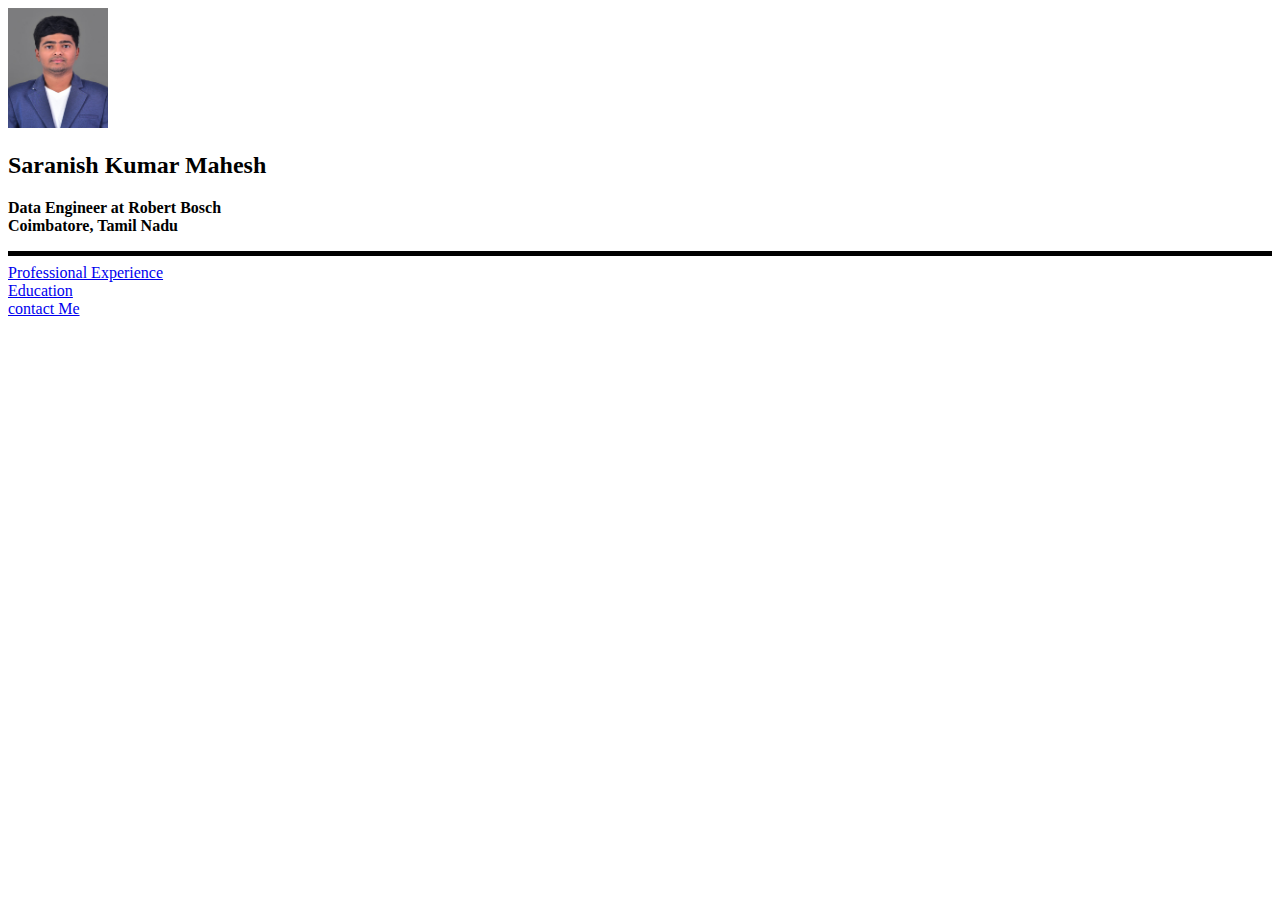
==== index.html @ d3fcd8a2 "added_files" ====
<!DOCTYPE html>
    <head>
        <meta charset="UTF-8">
        <title>Home</title>
    </head>
    <body>
        <img src="Saranish_profilepic.jpg" alt="Saranish Profile Picture" width="100" height="120">
        <h2>Saranish Kumar Mahesh</h2>
        <p><strong>Data Engineer at Robert Bosch</strong><br><strong>Coimbatore, Tamil Nadu</strong></p>
        <hr size="5" color="black">
        <a href="experience.html">Professional Experience</a><br>
        <a href="education.html">Education</a><br>
        <a href="contact.html">contact Me</a>

    </body>
</html>
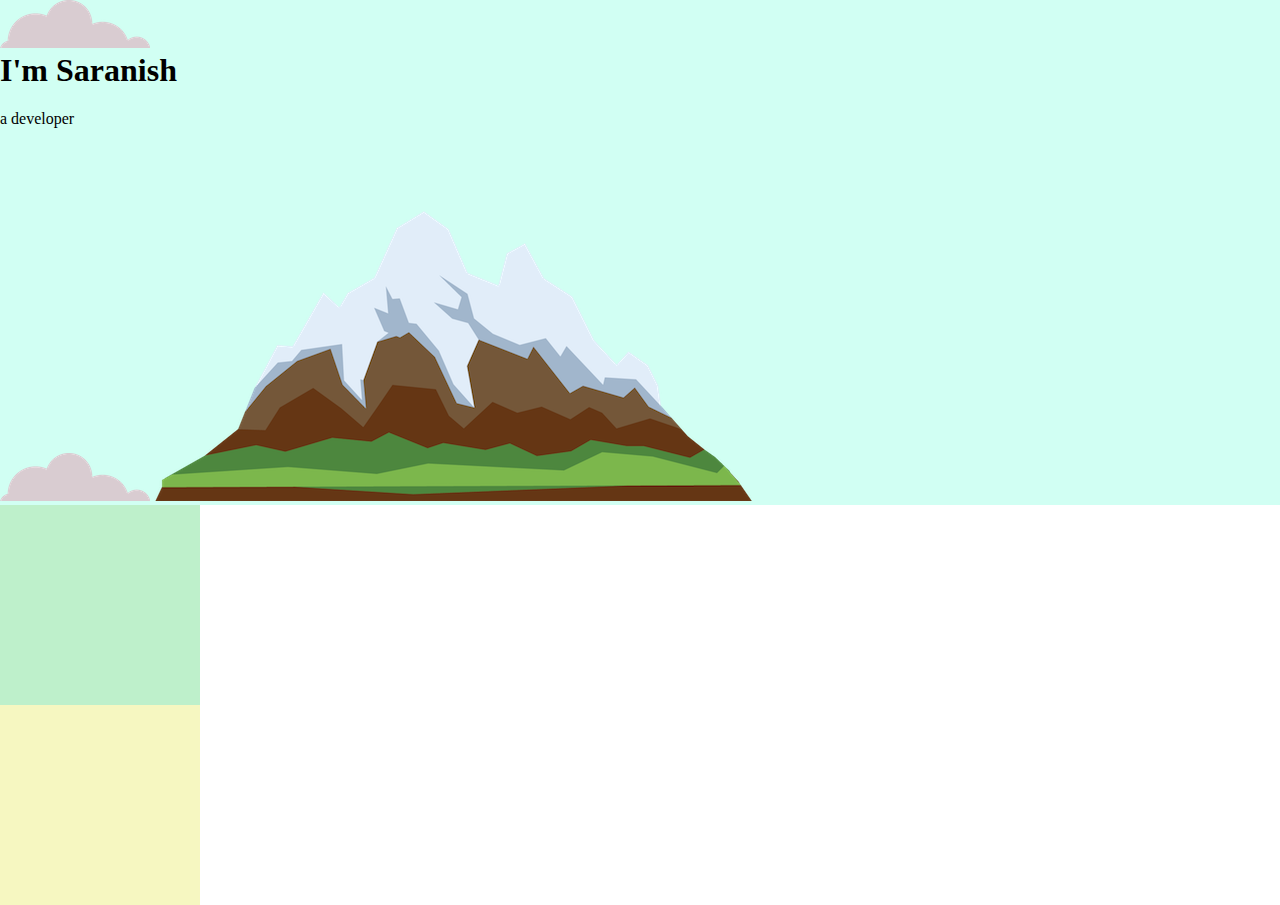
==== commit 9f74c5f0: "added_changes" ====
--- a/index.html
+++ b/index.html
@@ -1,16 +1,25 @@
 <!DOCTYPE html>
     <head>
         <meta charset="UTF-8">
-        <title>Home</title>
+        <title>Saranish Kumar</title>
+        <link rel="stylesheet" href="CSS/styles.css">
+        <link rel="icon" href="favicon.ico">
     </head>
+
     <body>
-        <img src="Saranish_profilepic.jpg" alt="Saranish Profile Picture" width="100" height="120">
-        <h2>Saranish Kumar Mahesh</h2>
-        <p><strong>Data Engineer at Robert Bosch</strong><br><strong>Coimbatore, Tamil Nadu</strong></p>
-        <hr size="5" color="black">
-        <a href="experience.html">Professional Experience</a><br>
-        <a href="education.html">Education</a><br>
-        <a href="contact.html">contact Me</a>
+        <div class="top-container">
+            <img src="images/cloud.png" alt="cloud-img">
+            <h1>I'm Saranish</h1>
+            <p>a developer</p>
+            <img src="images/cloud.png" alt="cloud-img">
+            <img src="images/mountain.png" alt="mountain-img">
+        </div>
+        <div class="middle-container">
+
+        </div>
+        <div class="bottom-container">
+
+        </div>
 
     </body>
 </html>--- a/CSS/styles.css
+++ b/CSS/styles.css
@@ -0,0 +1,19 @@
+body{
+    margin: 0;
+}
+h1{
+    margin-top: 0;
+}
+.top-container{
+    background-color: #D1FFF3;
+}
+.middle-container{
+    background-color: #BEF0CB;
+    width: 200px;
+    height: 200px;
+}
+.bottom-container{
+    background-color: #F6F7C1;
+    width: 200px;
+    height: 200px;
+}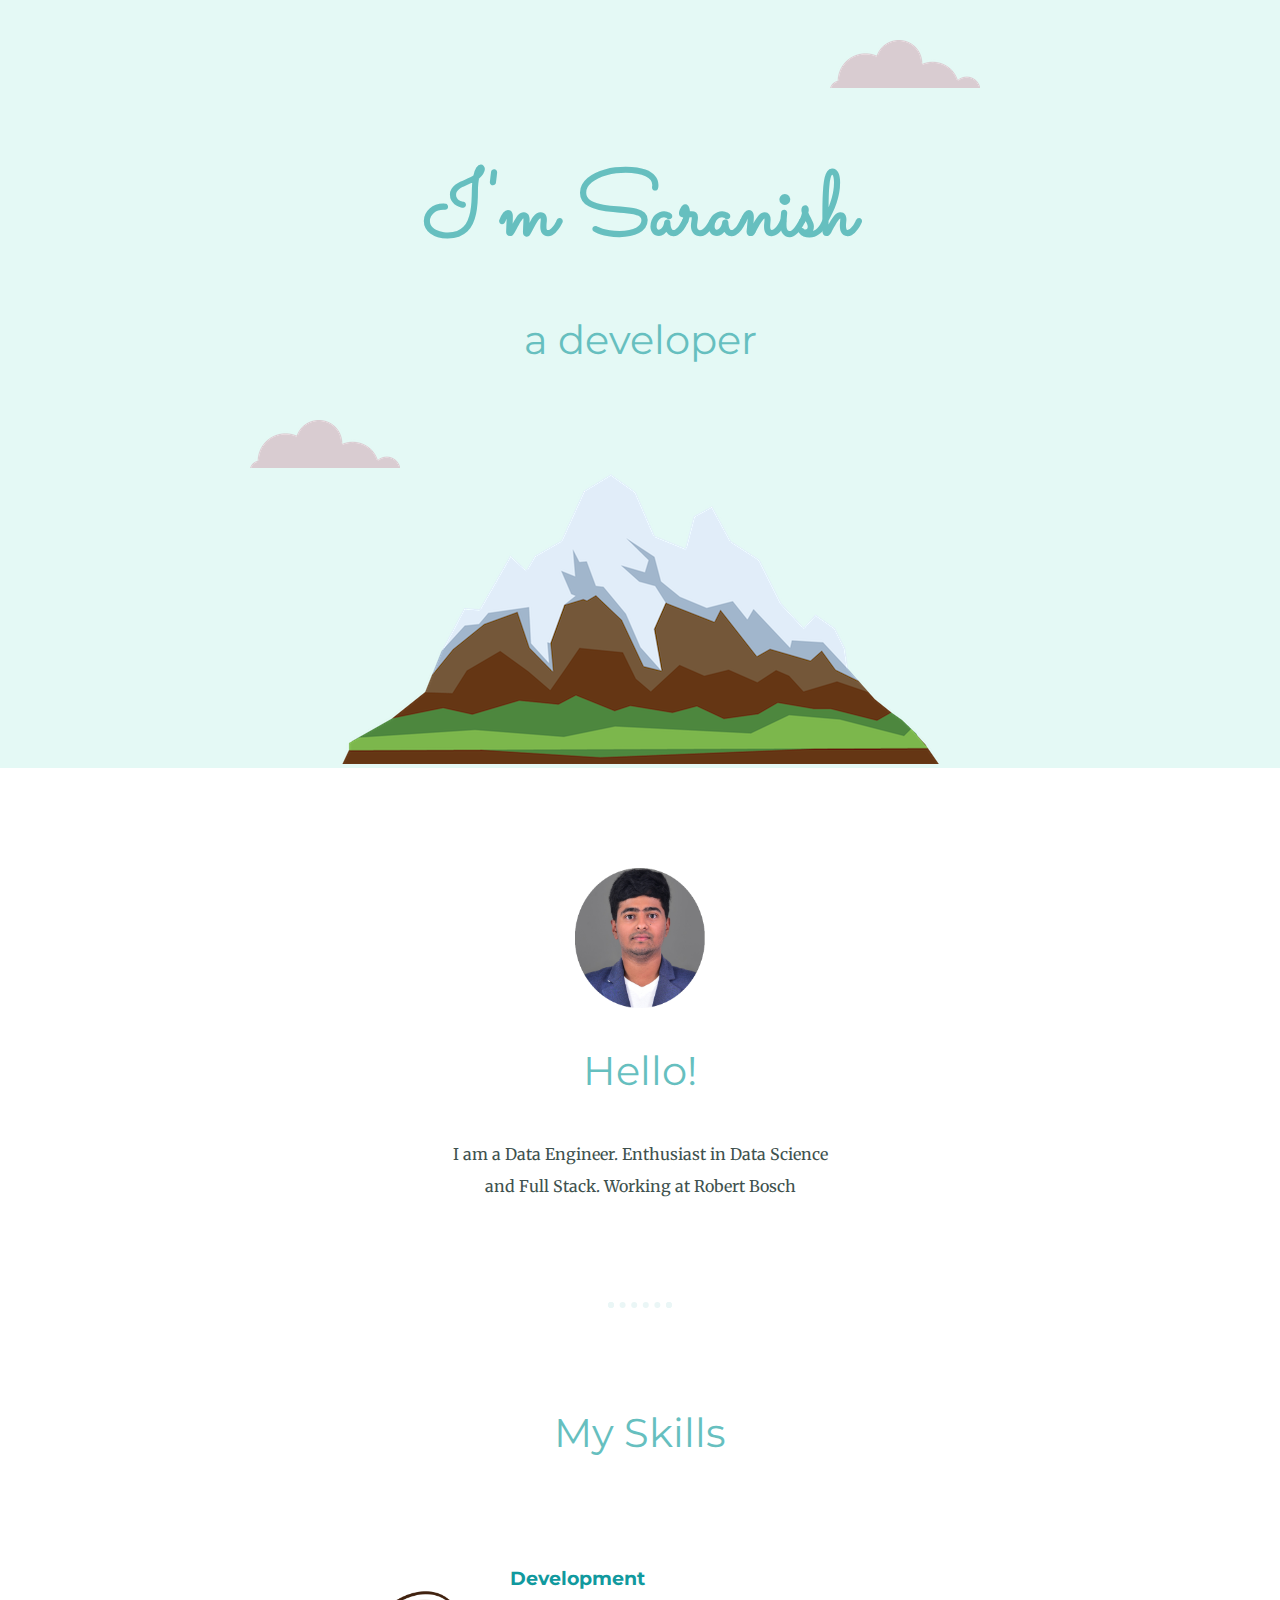
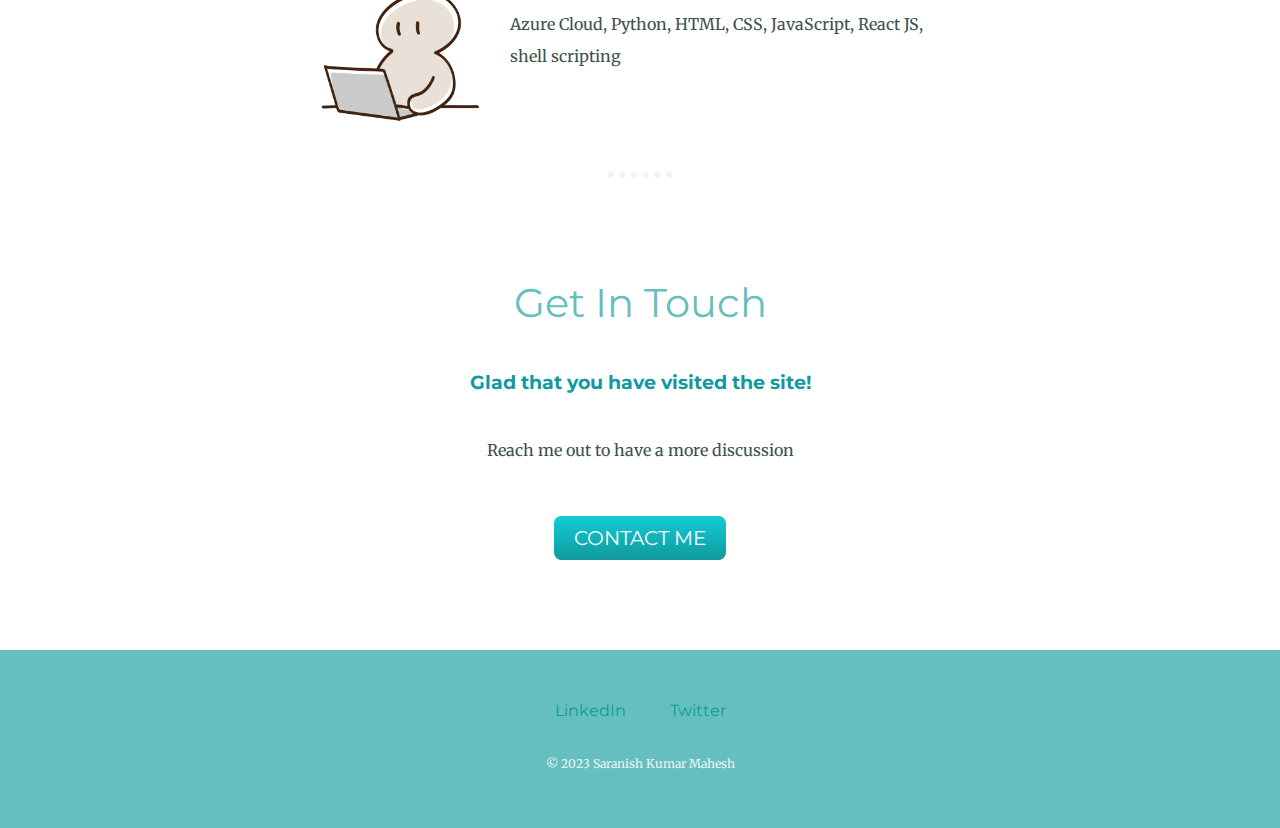
==== commit 81d7eb51: "pushed files" ====
--- a/index.html
+++ b/index.html
@@ -1,25 +1,58 @@
 <!DOCTYPE html>
-    <head>
-        <meta charset="UTF-8">
-        <title>Saranish Kumar</title>
-        <link rel="stylesheet" href="CSS/styles.css">
-        <link rel="icon" href="favicon.ico">
-    </head>
+<html>
 
-    <body>
-        <div class="top-container">
-            <img src="images/cloud.png" alt="cloud-img">
-            <h1>I'm Saranish</h1>
-            <p>a developer</p>
-            <img src="images/cloud.png" alt="cloud-img">
-            <img src="images/mountain.png" alt="mountain-img">
-        </div>
-        <div class="middle-container">
+<head>
+  <meta charset="utf-8">
+  <title>Saranish Kumar</title>
+  <link rel="stylesheet" href="CSS/styles.css">
+  <link href="https://fonts.googleapis.com/css?family=Merriweather|Montserrat|Sacramento" rel="stylesheet">
+  <link rel="icon" href="favicon.ico">
+</head>
 
-        </div>
-        <div class="bottom-container">
+<body>
+    
+  <div class="top-container">
+    <img class="top-cloud" src="images/cloud.png" alt="cloud">
+    <div class="title-text">
+      <h1>I'm Saranish</h1>
+      <h2>a developer</h2>
+    </div>
+    <img class="bottom-cloud" src="images/cloud.png" alt="cloud">
+    <img class="mountain" src="images/mountain.png" alt="mountain-img">
+  </div>
 
-        </div>
+  <div class="middle-container">
+    <div class="profile">
+      <img class="profile-img" src="images/profile.jpg" alt="saranish-profile-img">
+      <h2>Hello!</h2>
+      <p class="intro">I am a Data Engineer. Enthusiast in Data Science and Full Stack. Working at Robert Bosch</p>
+    </div>
+    <hr>
+    <div class="skills">
+      <h2>My Skills</h2>
+      <div class="skill-row">
+        <img class="code-img" src="images/office-worker.png" alt="code-img">
 
-    </body>
-</html>+        <h3>Development</h3>
+        <p>Azure Cloud, Python, HTML, CSS, JavaScript, React JS, shell scripting</p>
+
+      </div>
+    </div>
+    <hr>
+    <div class="contact-me">
+      <h2>Get In Touch</h2>
+      <h3>Glad that you have visited the site!</h3>
+      <p class="contact-message">Reach me out to have a more discussion</p>
+      <a class="btn" href="mailto:saranishkumar11@gmail.com">CONTACT ME</a>
+    </div>
+  </div>
+
+
+  <div class="bottom-container">
+    <a class="footer-link" href="https://www.linkedin.com/in/saranish-kumar-m/">LinkedIn</a>
+    <a class="footer-link" href="https://twitter.com/saranish_kumar">Twitter</a>
+    <p class="copyright">© 2023 Saranish Kumar Mahesh</p>
+  </div>
+</body>
+
+</html>
--- a/CSS/styles.css
+++ b/CSS/styles.css
@@ -1,19 +1,140 @@
-body{
+body {
+    color: #40514E;
     margin: 0;
-}
-h1{
-    margin-top: 0;
-}
-.top-container{
-    background-color: #D1FFF3;
-}
-.middle-container{
-    background-color: #BEF0CB;
-    width: 200px;
-    height: 200px;
-}
-.bottom-container{
-    background-color: #F6F7C1;
-    width: 200px;
-    height: 200px;
-}+    text-align: center;
+    font-family: 'Merriweather', serif;
+  }
+  
+  h1 {
+    color: #66BFBF;
+    font-size: 5.625rem;
+    margin: 50px auto 0 auto;
+    font-family: 'Sacramento', cursive;
+  }
+  
+  h2 {
+    color: #66BFBF;
+    font-family: 'Montserrat', sans-serif;
+    font-size: 2.5rem;
+    font-weight: normal;
+    padding-bottom: 10px;
+  }
+  
+  h3 {
+    color: #11999E;
+    font-family: 'Montserrat', sans-serif;
+  }
+  
+  p {
+    line-height: 2;
+  }
+  
+  hr {
+    border: dotted #EAF6F6 6px;
+    border-bottom: none;
+    width: 4%;
+    margin: 100px auto;
+  }
+  
+  a{
+    color: #11999E;
+    font-family: 'Montserrat', sans-serif;
+    margin: 10px 20px;
+    text-decoration: none;
+  }
+  
+  a:hover {
+    color: #EAF6F6;
+  }
+  
+  .top-container {
+    background-color: #E4F9F5;
+    position: relative;
+    padding-top: 100px;
+  }
+  
+  .middle-container {
+    margin: 100px 0;
+  }
+  
+  .bottom-container {
+    background-color: #66BFBF;
+    padding: 50px 0 20px;
+  }
+  
+  .skill-row {
+    width: 50%;
+    margin: 100px auto 100px auto;
+    text-align: left;
+  }
+  
+  .pro {
+    text-decoration: underline;
+  }
+  
+  .intro {
+    width: 30%;
+    margin: auto;
+  }
+  
+  .contact-message {
+    width: 40%;
+    margin: 40px auto 60px;
+  }
+  
+  .copyright {
+    color: #EAF6F6;
+    font-size: 0.75rem;
+    padding: 20px 0;
+  }
+  
+  .top-cloud {
+    position: absolute;
+    right: 300px;
+    top: 40px;
+  }
+  
+  .bottom-cloud {
+    position: absolute;
+    left: 250px;
+    bottom: 300px;
+  }
+  
+  .code-img {
+    width: 25%;
+    float: left;
+    margin-right: 30px;
+  }
+  
+  .btn {
+    background: #11cdd4;
+    background-image: -webkit-linear-gradient(top, #11cdd4, #11999e);
+    background-image: -moz-linear-gradient(top, #11cdd4, #11999e);
+    background-image: -ms-linear-gradient(top, #11cdd4, #11999e);
+    background-image: -o-linear-gradient(top, #11cdd4, #11999e);
+    background-image: linear-gradient(to bottom, #11cdd4, #11999e);
+    -webkit-border-radius: 8;
+    -moz-border-radius: 8;
+    border-radius: 8px;
+    font-family: 'Montserrat', sans-serif;
+    color: #ffffff;
+    font-size: 20px;
+    padding: 10px 20px 10px 20px;
+    text-decoration: none;
+  }
+  
+  .btn:hover {
+    background: #30e3cb;
+    background-image: -webkit-linear-gradient(top, #30e3cb, #2bc4ad);
+    background-image: -moz-linear-gradient(top, #30e3cb, #2bc4ad);
+    background-image: -ms-linear-gradient(top, #30e3cb, #2bc4ad);
+    background-image: -o-linear-gradient(top, #30e3cb, #2bc4ad);
+    background-image: linear-gradient(to bottom, #30e3cb, #2bc4ad);
+    text-decoration: none;
+  }
+
+  .profile-img{
+    width: 130px;
+    height: 140px;
+    margin: auto;
+  }